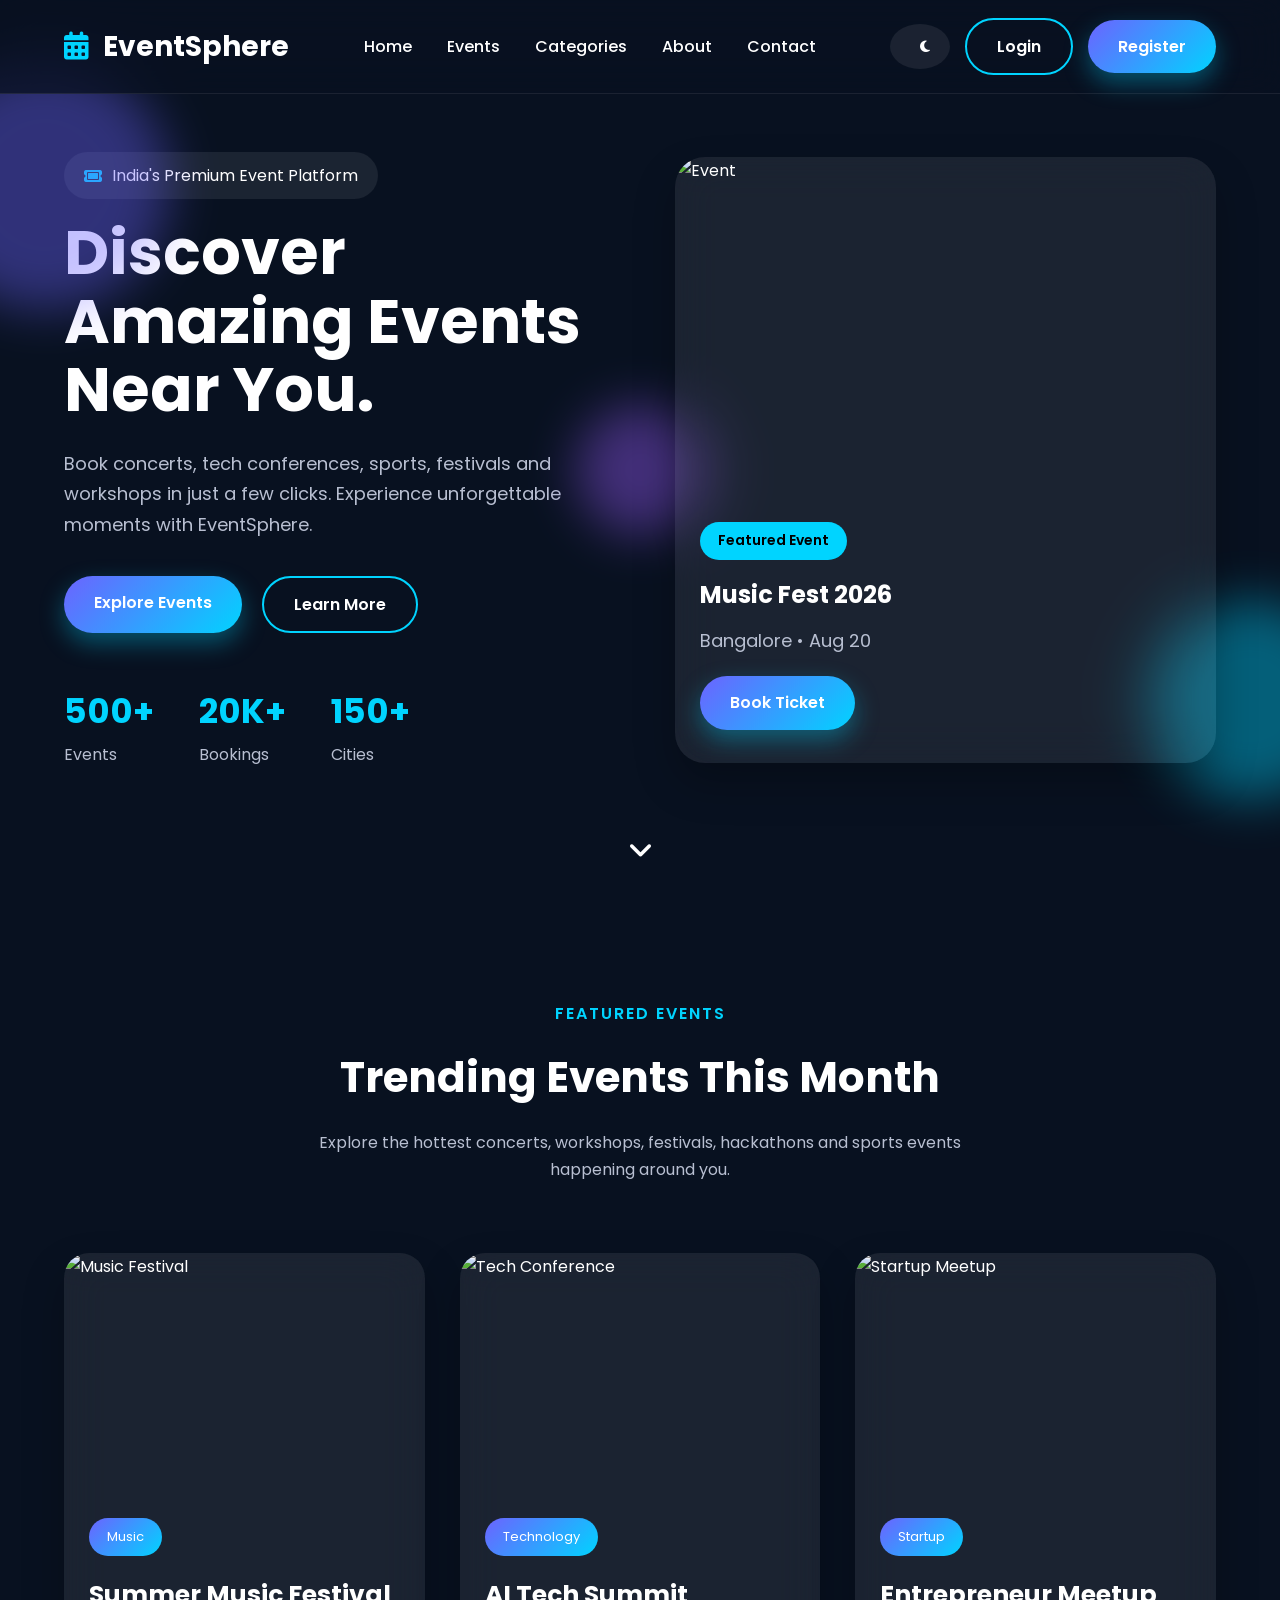
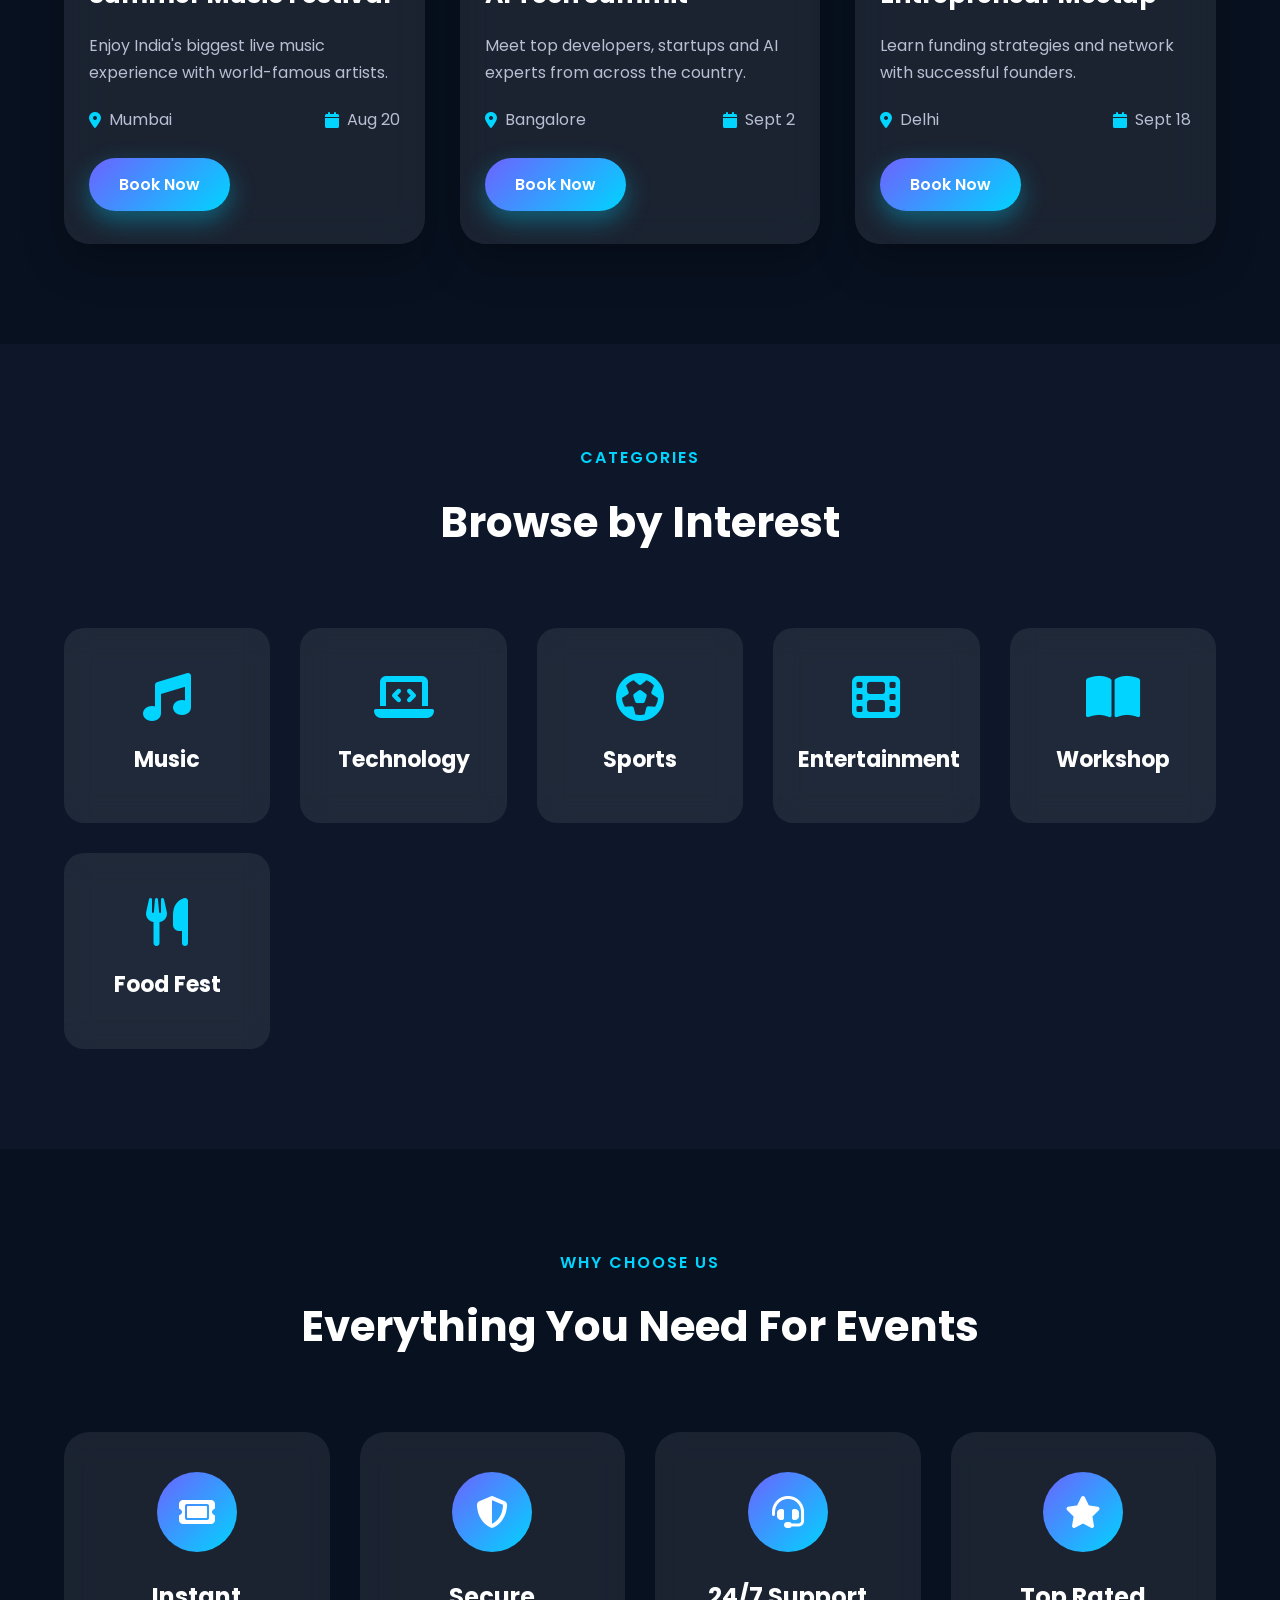
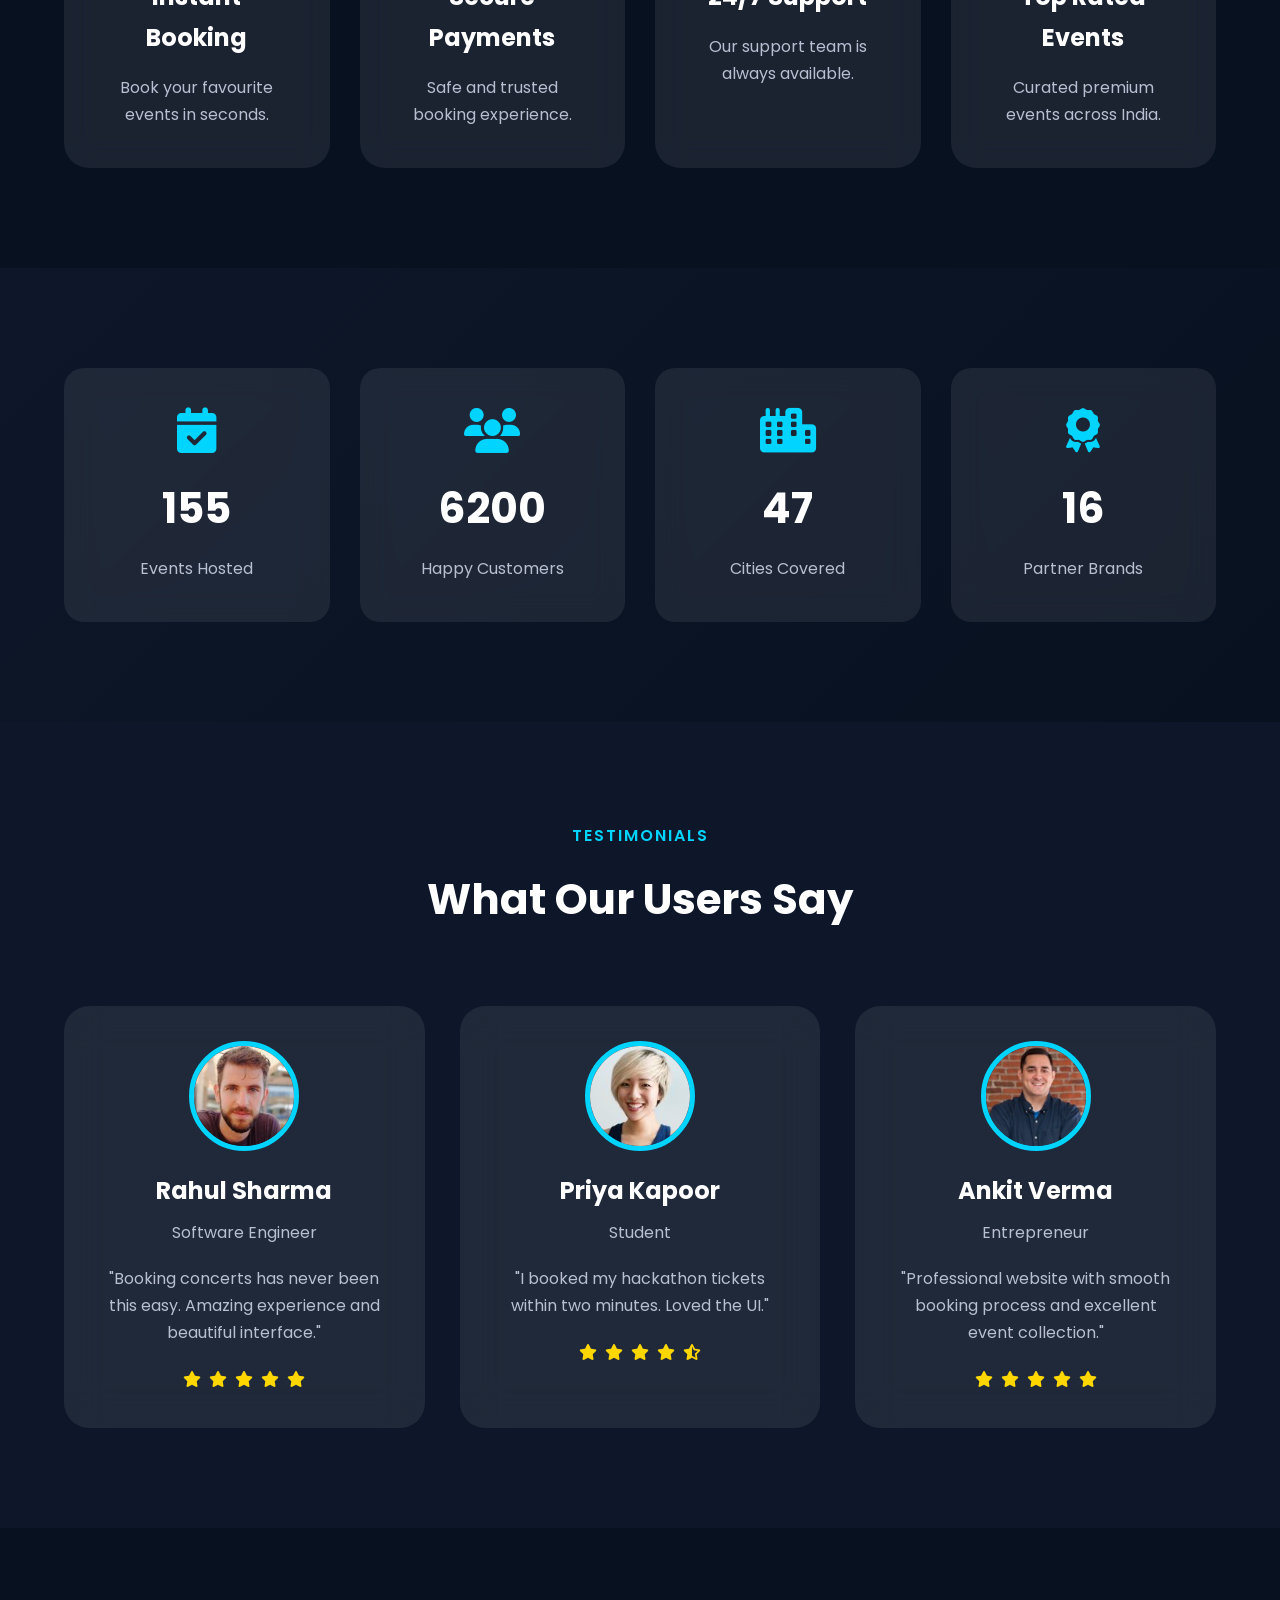
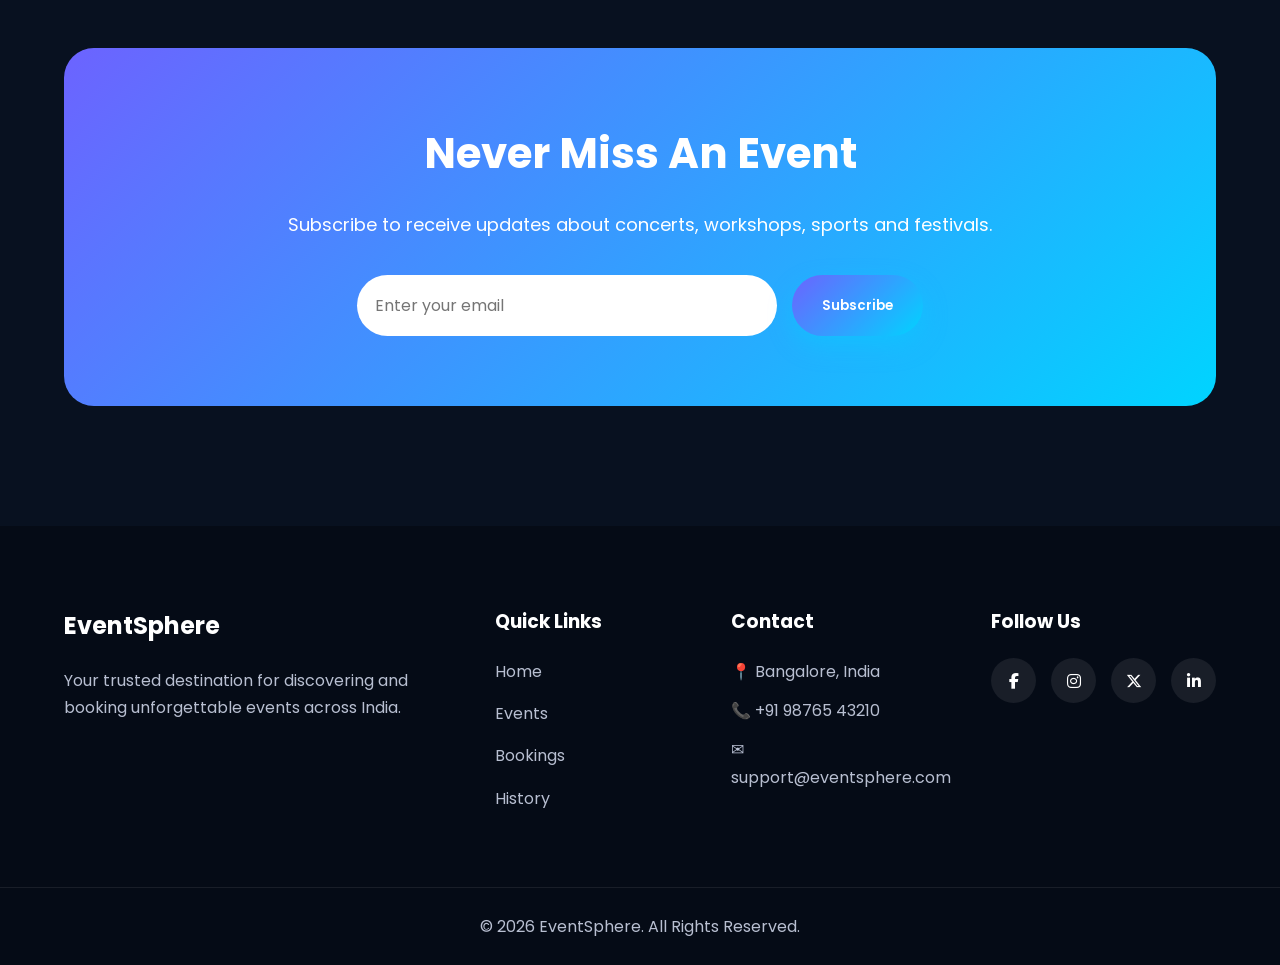
==== index.html @ fb4a0201 "feat: initial EventSphere v1.0.0 release" ====
<!DOCTYPE html>
<html lang="en">

<head>
    <meta charset="UTF-8">
    <meta name="viewport" content="width=device-width, initial-scale=1.0">
    <title>EventSphere | Discover • Book • Experience</title>

    <link rel="stylesheet" href="assets/css/style.css">

    <link rel="preconnect" href="https://fonts.googleapis.com">
    <link rel="preconnect" href="https://fonts.gstatic.com" crossorigin>

    <link
        href="https://fonts.googleapis.com/css2?family=Poppins:wght@300;400;500;600;700;800&display=swap"
        rel="stylesheet">

    <link rel="stylesheet"
        href="https://cdnjs.cloudflare.com/ajax/libs/font-awesome/6.6.0/css/all.min.css">
</head>

<body>

    <!-- ===================== PRELOADER ===================== -->

    <div id="preloader">
        <div class="loader"></div>
    </div>

    <!-- ===================== HEADER ===================== -->

    <header class="header">

        <div class="container">

            <a href="#" class="logo">
                <i class="fa-solid fa-calendar-days"></i>
                EventSphere
            </a>

            <nav class="navbar" id="navbar">

                <ul class="nav-links">

                    <li><a href="#" class="active">Home</a></li>

                    <li><a href="#events">Events</a></li>

                    <li><a href="#categories">Categories</a></li>

                    <li><a href="#about">About</a></li>

                    <li><a href="#contact">Contact</a></li>

                </ul>

            </nav>

            <div class="header-buttons">

                <button id="darkModeBtn" id="darkModeBtn" class="btn btn-outline">
                    <i class="fa-solid fa-moon"></i>
                </button>

                <a href="login.html" class="btn btn-outline">
                    Login
                </a>

                <a href="register.html" class="btn btn-primary">
                    Register
                </a>

                <div class="menu-toggle" id="menuToggle">

                    <i class="fa-solid fa-bars"></i>

                </div>

            </div>

        </div>

    </header>

    <!-- ===================== HERO ===================== -->

    <section class="hero">

        <div class="floating circle1"></div>
        <div class="floating circle2"></div>
        <div class="floating circle3"></div>

        <div class="container hero-container">

            <div class="hero-content">

                <span class="hero-tag">

                    <i class="fa-solid fa-ticket"></i>

                    India's Premium Event Platform

                </span>

                <h1>

                    Discover Amazing Events
                    <br>

                    Near You.

                </h1>

                <p>

                    Book concerts, tech conferences,
                    sports, festivals and workshops
                    in just a few clicks.

                    Experience unforgettable moments
                    with EventSphere.

                </p>

                <div class="hero-buttons">

                    <a href="events.html" class="btn btn-primary">

                        Explore Events

                    </a>

                    <a href="#about" class="btn btn-outline">

                        Learn More

                    </a>

                </div>

                <div class="hero-stats">

                    <div>

                        <h3>500+</h3>

                        <span>Events</span>

                    </div>

                    <div>

                        <h3>20K+</h3>

                        <span>Bookings</span>

                    </div>

                    <div>

                        <h3>150+</h3>

                        <span>Cities</span>

                    </div>

                </div>

            </div>

            <div class="hero-image">

                <div class="glass-card">

                    <img src="assets/images/events/hero-event.png"
                        alt="Event">

                    <div class="card-content">

                        <span class="badge">

                            Featured Event

                        </span>

                        <h2>

                            Music Fest 2026

                        </h2>

                        <p>

                            Bangalore • Aug 20

                        </p>

                        <a href="booking.html"
                            class="btn btn-primary">

                            Book Ticket

                        </a>

                    </div>

                </div>

            </div>

        </div>

        <a href="#events" class="scroll-down">

            <i class="fa-solid fa-angle-down"></i>

        </a>

    </section>

    <!-- ===================== FEATURED EVENTS ===================== -->

    <section id="events" class="events">        <div class="container">

            <div class="section-title">

                <span>Featured Events</span>

                <h2>Trending Events This Month</h2>

                <p>
                    Explore the hottest concerts, workshops, festivals,
                    hackathons and sports events happening around you.
                </p>

            </div>

            <div class="event-grid">

                <div class="event-card">

                    <img src="assets/images/events/event1.png" alt="Music Festival">

                    <div class="event-content">

                        <span class="event-category">
                            Music
                        </span>

                        <h3>Summer Music Festival</h3>

                        <p>
                            Enjoy India's biggest live music experience with
                            world-famous artists.
                        </p>

                        <div class="event-info">

                            <span>
                                <i class="fa-solid fa-location-dot"></i>
                                Mumbai
                            </span>

                            <span>
                                <i class="fa-solid fa-calendar"></i>
                                Aug 20
                            </span>

                        </div>

                        <a href="booking.html" class="btn btn-primary">
                            Book Now
                        </a>

                    </div>

                </div>

                <div class="event-card">

                    <img src="assets/images/events/event2.png" alt="Tech Conference">

                    <div class="event-content">

                        <span class="event-category">
                            Technology
                        </span>

                        <h3>AI Tech Summit</h3>

                        <p>
                            Meet top developers, startups and AI experts
                            from across the country.
                        </p>

                        <div class="event-info">

                            <span>
                                <i class="fa-solid fa-location-dot"></i>
                                Bangalore
                            </span>

                            <span>
                                <i class="fa-solid fa-calendar"></i>
                                Sept 2
                            </span>

                        </div>

                        <a href="booking.html" class="btn btn-primary">
                            Book Now
                        </a>

                    </div>

                </div>

                <div class="event-card">

                    <img src="assets/images/events/event3.png" alt="Startup Meetup">

                    <div class="event-content">

                        <span class="event-category">
                            Startup
                        </span>

                        <h3>Entrepreneur Meetup</h3>

                        <p>
                            Learn funding strategies and network with
                            successful founders.
                        </p>

                        <div class="event-info">

                            <span>
                                <i class="fa-solid fa-location-dot"></i>
                                Delhi
                            </span>

                            <span>
                                <i class="fa-solid fa-calendar"></i>
                                Sept 18
                            </span>

                        </div>

                        <a href="booking.html" class="btn btn-primary">
                            Book Now
                        </a>

                    </div>

                </div>

            </div>

        </div>

    </section>

    <!-- ===================== CATEGORIES ===================== -->

    <section id="categories" class="categories">

        <div class="container">

            <div class="section-title">

                <span>Categories</span>

                <h2>Browse by Interest</h2>

            </div>

            <div class="category-grid">

                <div class="category-card">

                    <i class="fa-solid fa-music"></i>

                    <h3>Music</h3>

                </div>

                <div class="category-card">

                    <i class="fa-solid fa-laptop-code"></i>

                    <h3>Technology</h3>

                </div>

                <div class="category-card">

                    <i class="fa-solid fa-futbol"></i>

                    <h3>Sports</h3>

                </div>

                <div class="category-card">

                    <i class="fa-solid fa-film"></i>

                    <h3>Entertainment</h3>

                </div>

                <div class="category-card">

                    <i class="fa-solid fa-book-open"></i>

                    <h3>Workshop</h3>

                </div>

                <div class="category-card">

                    <i class="fa-solid fa-utensils"></i>

                    <h3>Food Fest</h3>

                </div>

            </div>

        </div>

    </section>

    <!-- ===================== WHY CHOOSE US ===================== -->

    <section id="about" class="why-us">

        <div class="container">

            <div class="section-title">

                <span>Why Choose Us</span>

                <h2>Everything You Need For Events</h2>

            </div>

            <div class="why-grid">

                <div class="why-card">

                    <i class="fa-solid fa-ticket"></i>

                    <h3>Instant Booking</h3>

                    <p>
                        Book your favourite events in seconds.
                    </p>

                </div>

                <div class="why-card">

                    <i class="fa-solid fa-shield-halved"></i>

                    <h3>Secure Payments</h3>

                    <p>
                        Safe and trusted booking experience.
                    </p>

                </div>

                <div class="why-card">

                    <i class="fa-solid fa-headset"></i>

                    <h3>24/7 Support</h3>

                    <p>
                        Our support team is always available.
                    </p>

                </div>

                <div class="why-card">

                    <i class="fa-solid fa-star"></i>

                    <h3>Top Rated Events</h3>

                    <p>
                        Curated premium events across India.
                    </p>

                </div>

            </div>

        </div>

    </section>

    <!-- Continue with Statistics, Testimonials, Newsletter and Footer in Part 3 -->
         <!-- ===================== STATISTICS ===================== -->

    <section class="statistics">

        <div class="container">

            <div class="stats-grid">

                <div class="stat-box">

                    <i class="fa-solid fa-calendar-check"></i>

                    <h2 class="counter" data-target="500">0</h2>

                    <p>Events Hosted</p>

                </div>

                <div class="stat-box">

                    <i class="fa-solid fa-users"></i>

                    <h2 class="counter" data-target="20000">0</h2>

                    <p>Happy Customers</p>

                </div>

                <div class="stat-box">

                    <i class="fa-solid fa-city"></i>

                    <h2 class="counter" data-target="150">0</h2>

                    <p>Cities Covered</p>

                </div>

                <div class="stat-box">

                    <i class="fa-solid fa-award"></i>

                    <h2 class="counter" data-target="50">0</h2>

                    <p>Partner Brands</p>

                </div>

            </div>

        </div>

    </section>

    <!-- ===================== TESTIMONIALS ===================== -->

    <section class="testimonials">

        <div class="container">

            <div class="section-title">

                <span>Testimonials</span>

                <h2>What Our Users Say</h2>

            </div>

            <div class="testimonial-grid">

                <div class="testimonial-card">

                    <img src="assets/images/users/user1.png" alt="User">

                    <h3>Rahul Sharma</h3>

                    <p class="designation">
                        Software Engineer
                    </p>

                    <p>

                        "Booking concerts has never been this easy.
                        Amazing experience and beautiful interface."

                    </p>

                    <div class="stars">

                        <i class="fa-solid fa-star"></i>
                        <i class="fa-solid fa-star"></i>
                        <i class="fa-solid fa-star"></i>
                        <i class="fa-solid fa-star"></i>
                        <i class="fa-solid fa-star"></i>

                    </div>

                </div>

                <div class="testimonial-card">

                    <img src="assets/images/users/user2.png" alt="User">

                    <h3>Priya Kapoor</h3>

                    <p class="designation">
                        Student
                    </p>

                    <p>

                        "I booked my hackathon tickets within
                        two minutes. Loved the UI."

                    </p>

                    <div class="stars">

                        <i class="fa-solid fa-star"></i>
                        <i class="fa-solid fa-star"></i>
                        <i class="fa-solid fa-star"></i>
                        <i class="fa-solid fa-star"></i>
                        <i class="fa-solid fa-star-half-stroke"></i>

                    </div>

                </div>

                <div class="testimonial-card">

                    <img src="assets/images/users/user3.png" alt="User">

                    <h3>Ankit Verma</h3>

                    <p class="designation">
                        Entrepreneur
                    </p>

                    <p>

                        "Professional website with smooth booking
                        process and excellent event collection."

                    </p>

                    <div class="stars">

                        <i class="fa-solid fa-star"></i>
                        <i class="fa-solid fa-star"></i>
                        <i class="fa-solid fa-star"></i>
                        <i class="fa-solid fa-star"></i>
                        <i class="fa-solid fa-star"></i>

                    </div>

                </div>

            </div>

        </div>

    </section>

    <!-- ===================== NEWSLETTER ===================== -->

    <section class="newsletter">

        <div class="container newsletter-box">

            <h2>

                Never Miss An Event

            </h2>

            <p>

                Subscribe to receive updates about concerts,
                workshops, sports and festivals.

            </p>

            <form>

                <input
                    type="email"
                    placeholder="Enter your email"
                    required>

                <button
                    type="submit"
                    class="btn btn-primary">

                    Subscribe

                </button>

            </form>

        </div>

    </section>

    <!-- ===================== FOOTER ===================== -->

    <footer id="contact">

        <div class="container footer-grid">

            <div>

                <h2>

                    EventSphere

                </h2>

                <p>

                    Your trusted destination for discovering
                    and booking unforgettable events across India.

                </p>

            </div>

            <div>

                <h3>

                    Quick Links

                </h3>

                <ul>

                    <li><a href="#">Home</a></li>

                    <li><a href="events.html">Events</a></li>

                    <li><a href="booking.html">Bookings</a></li>

                    <li><a href="history.html">History</a></li>

                </ul>

            </div>

            <div>

                <h3>

                    Contact

                </h3>

                <p>

                    📍 Bangalore, India

                </p>

                <p>

                    📞 +91 98765 43210

                </p>

                <p>

                    ✉ support@eventsphere.com

                </p>

            </div>

            <div>

                <h3>

                    Follow Us

                </h3>

                <div class="social-icons">

                    <a href="#">

                        <i class="fa-brands fa-facebook-f"></i>

                    </a>

                    <a href="#">

                        <i class="fa-brands fa-instagram"></i>

                    </a>

                    <a href="#">

                        <i class="fa-brands fa-x-twitter"></i>

                    </a>

                    <a href="#">

                        <i class="fa-brands fa-linkedin-in"></i>

                    </a>

                </div>

            </div>

        </div>

        <div class="copyright">

            <p>

                © 2026 EventSphere. All Rights Reserved.

            </p>

        </div>

    </footer>

    <!-- ===================== BACK TO TOP ===================== -->

    <button id="topBtn">

        <i class="fa-solid fa-arrow-up"></i>

    </button>

    <!-- ===================== JAVASCRIPT ===================== -->

    <script src="assets/js/script.js"></script>

</body>

</html>
---- assets/css/style.css ----
/* ===============================
   GOOGLE FONT
================================= */

@import url('https://fonts.googleapis.com/css2?family=Poppins:wght@300;400;500;600;700;800&display=swap');

/* ===============================
   RESET
================================= */

*{
    margin:0;
    padding:0;
    box-sizing:border-box;
    font-family:'Poppins',sans-serif;
    scroll-behavior:smooth;
}

html{
    overflow-x:hidden;
}

body{
    background:#081120;
    color:#fff;
    overflow-x:hidden;
    line-height:1.7;
}

img{
    width:100%;
    display:block;
}

a{
    text-decoration:none;
    color:inherit;
}

ul{
    list-style:none;
}

.container{
    width:90%;
    max-width:1200px;
    margin:auto;
}

/* ===============================
   COLORS
================================= */

:root{

    --primary:#6C63FF;
    --secondary:#00D4FF;
    --dark:#081120;
    --card:rgba(255,255,255,.08);
    --white:#fff;
    --gray:#b8bfd1;

    --shadow:0 20px 40px rgba(0,0,0,.25);

}

/* ===============================
   PRELOADER
================================= */

#preloader{

    position:fixed;
    inset:0;

    background:#081120;

    display:flex;
    justify-content:center;
    align-items:center;

    z-index:9999;

}

.loader{

    width:70px;
    height:70px;

    border-radius:50%;

    border:6px solid rgba(255,255,255,.2);
    border-top:6px solid var(--secondary);

    animation:spin 1s linear infinite;

}

@keyframes spin{

    to{

        transform:rotate(360deg);

    }

}

/* ===============================
   HEADER
================================= */

.header{

    position:fixed;
    top:0;
    left:0;

    width:100%;

    z-index:1000;

    backdrop-filter:blur(18px);

    background:rgba(8,17,32,.75);

    border-bottom:1px solid rgba(255,255,255,.08);

}

.header .container{

    display:flex;

    justify-content:space-between;

    align-items:center;

    padding:18px 0;

}

.logo{

    font-size:28px;

    font-weight:700;

    color:var(--white);

}

.logo i{

    color:var(--secondary);

    margin-right:8px;

}

.nav-links{

    display:flex;

    gap:35px;

}

.nav-links a{

    transition:.3s;

    font-weight:500;

}

.nav-links a:hover,

.nav-links .active{

    color:var(--secondary);

}

.header-buttons{

    display:flex;

    align-items:center;

    gap:15px;

}

.menu-toggle{

    display:none;

    font-size:28px;

    cursor:pointer;

}

#darkModeBtn{

    width:45px;

    height:45px;

    border-radius:50%;

    border:none;

    cursor:pointer;

    background:rgba(255,255,255,.08);

    color:#fff;

    transition:.3s;

}

#darkModeBtn:hover{

    background:var(--secondary);

    color:#000;

}

/* ===============================
   BUTTONS
================================= */

.btn{

    padding:13px 30px;

    border-radius:40px;

    transition:.35s;

    display:inline-block;

    font-weight:600;

}

.btn-primary{

    background:linear-gradient(135deg,var(--primary),var(--secondary));

    color:#fff;

    box-shadow:0 10px 25px rgba(0,212,255,.35);

}

.btn-primary:hover{

    transform:translateY(-5px);

}

.btn-outline{

    border:2px solid var(--secondary);

}

.btn-outline:hover{

    background:var(--secondary);

    color:#000;

}

/* ===============================
   HERO
================================= */

.hero{

    min-height:100vh;

    display:flex;

    align-items:center;

    position:relative;

    overflow:hidden;

    padding-top:120px;

}

.hero-container{

    display:grid;

    grid-template-columns:repeat(2,1fr);

    gap:70px;

    align-items:center;

}

.hero-tag{

    display:inline-flex;

    align-items:center;

    gap:10px;

    background:rgba(255,255,255,.08);

    padding:10px 20px;

    border-radius:40px;

    margin-bottom:20px;

}

.hero-tag i{

    color:var(--secondary);

}

.hero h1{

    font-size:62px;

    line-height:1.1;

    margin-bottom:25px;

}

.hero p{

    color:var(--gray);

    margin-bottom:35px;

    font-size:18px;

}

.hero-buttons{

    display:flex;

    gap:20px;

    margin-bottom:50px;

}

.hero-stats{

    display:flex;

    gap:45px;

}

.hero-stats h3{

    font-size:34px;

    color:var(--secondary);

}

.hero-stats span{

    color:var(--gray);

}

.glass-card{

    background:rgba(255,255,255,.08);

    backdrop-filter:blur(20px);

    border-radius:30px;

    overflow:hidden;

    box-shadow:var(--shadow);

}

.glass-card img{

    height:340px;

    object-fit:cover;

}

.card-content{

    padding:25px;

}

.badge{

    display:inline-block;

    background:var(--secondary);

    color:#000;

    padding:7px 18px;

    border-radius:20px;

    font-size:14px;

    margin-bottom:15px;

    font-weight:600;

}

.card-content h2{

    margin-bottom:10px;

}

.card-content p{

    margin-bottom:20px;

    color:var(--gray);

}

/* ===============================
   FLOATING CIRCLES
================================= */

.floating{

    position:absolute;

    border-radius:50%;

    filter:blur(25px);

    opacity:.4;

}

.circle1{

    width:250px;

    height:250px;

    background:#6C63FF;

    top:60px;

    left:-80px;

    animation:float 8s infinite alternate;

}

.circle2{

    width:200px;

    height:200px;

    background:#00D4FF;

    right:-70px;

    bottom:100px;

    animation:float 7s infinite alternate;

}

.circle3{

    width:130px;

    height:130px;

    background:#9B5CFF;

    top:45%;

    left:45%;

    animation:float 6s infinite alternate;

}

@keyframes float{

    from{

        transform:translateY(0px);

    }

    to{

        transform:translateY(-35px);

    }

}

.scroll-down{

    position:absolute;

    bottom:25px;

    left:50%;

    transform:translateX(-50%);

    font-size:28px;

    animation:bounce 1.5s infinite;

}

@keyframes bounce{

    50%{

        transform:translate(-50%,10px);

    }

}
/*==========================================
        SECTION TITLE
==========================================*/

section{
    padding:100px 0;
}

.section-title{
    text-align:center;
    margin-bottom:70px;
}

.section-title span{
    color:var(--secondary);
    font-weight:600;
    text-transform:uppercase;
    letter-spacing:2px;
}

.section-title h2{
    font-size:42px;
    margin:15px 0;
}

.section-title p{
    color:var(--gray);
    max-width:700px;
    margin:auto;
}

/*==========================================
        FEATURED EVENTS
==========================================*/

.event-grid{

    display:grid;

    grid-template-columns:repeat(auto-fit,minmax(320px,1fr));

    gap:35px;

}

.event-card{

    background:var(--card);

    border-radius:25px;

    overflow:hidden;

    backdrop-filter:blur(20px);

    transition:.4s;

    box-shadow:var(--shadow);

}

.event-card:hover{

    transform:translateY(-15px);

}

.event-card img{

    height:240px;

    object-fit:cover;

}

.event-content{

    padding:25px;

}

.event-category{

    display:inline-block;

    background:linear-gradient(135deg,var(--primary),var(--secondary));

    padding:8px 18px;

    border-radius:20px;

    font-size:13px;

    margin-bottom:18px;

}

.event-content h3{

    font-size:25px;

    margin-bottom:15px;

}

.event-content p{

    color:var(--gray);

    margin-bottom:20px;

}

.event-info{

    display:flex;

    justify-content:space-between;

    margin-bottom:25px;

    color:var(--gray);

}

.event-info span{

    display:flex;

    align-items:center;

    gap:8px;

}

.event-info i{

    color:var(--secondary);

}

/*==========================================
        CATEGORY
==========================================*/

.categories{

    background:#0d1729;

}

.category-grid{

    display:grid;

    grid-template-columns:repeat(auto-fit,minmax(180px,1fr));

    gap:30px;

}

.category-card{

    background:var(--card);

    border-radius:20px;

    padding:45px 25px;

    text-align:center;

    backdrop-filter:blur(15px);

    transition:.4s;

    cursor:pointer;

}

.category-card:hover{

    transform:translateY(-12px);

    background:linear-gradient(135deg,var(--primary),var(--secondary));

}

.category-card i{

    font-size:48px;

    color:var(--secondary);

    margin-bottom:20px;

    transition:.3s;

}

.category-card:hover i{

    color:#fff;

}

.category-card h3{

    font-size:22px;

}

/*==========================================
        WHY US
==========================================*/

.why-grid{

    display:grid;

    grid-template-columns:repeat(auto-fit,minmax(260px,1fr));

    gap:30px;

}

.why-card{

    background:var(--card);

    padding:40px;

    border-radius:25px;

    text-align:center;

    transition:.4s;

    backdrop-filter:blur(15px);

}

.why-card:hover{

    transform:translateY(-12px);

}

.why-card i{

    width:80px;

    height:80px;

    line-height:80px;

    border-radius:50%;

    background:linear-gradient(135deg,var(--primary),var(--secondary));

    font-size:32px;

    margin-bottom:25px;

}

.why-card h3{

    margin-bottom:15px;

    font-size:24px;

}

.why-card p{

    color:var(--gray);

}

/*==========================================
        CARD ANIMATION
==========================================*/

.event-card,
.category-card,
.why-card{

    animation:fadeUp .8s ease;

}

@keyframes fadeUp{

    from{

        opacity:0;

        transform:translateY(50px);

    }

    to{

        opacity:1;

        transform:translateY(0);

    }

}

/*==========================================
        HOVER GLOW
==========================================*/

.event-card:hover,
.category-card:hover,
.why-card:hover{

    box-shadow:

    0 20px 45px rgba(0,212,255,.25),

    0 0 35px rgba(108,99,255,.2);

}

/*==========================================
        BUTTON HOVER EFFECT
==========================================*/

.btn{

    position:relative;

    overflow:hidden;

}

.btn::before{

    content:"";

    position:absolute;

    width:0;

    height:100%;

    left:0;

    top:0;

    background:rgba(255,255,255,.15);

    transition:.4s;

}

.btn:hover::before{

    width:100%;

}
/*==========================================
            STATISTICS
==========================================*/

.statistics{

    background:linear-gradient(135deg,#0d1729,#081120);

}

.stats-grid{

    display:grid;

    grid-template-columns:repeat(auto-fit,minmax(220px,1fr));

    gap:30px;

}

.stat-box{

    background:rgba(255,255,255,.08);

    backdrop-filter:blur(15px);

    padding:40px 25px;

    border-radius:20px;

    text-align:center;

    transition:.4s;

}

.stat-box:hover{

    transform:translateY(-10px);

}

.stat-box i{

    font-size:45px;

    color:var(--secondary);

    margin-bottom:20px;

}

.stat-box h2{

    font-size:42px;

    margin-bottom:10px;

    color:#fff;

}

.stat-box p{

    color:var(--gray);

}

/*==========================================
            TESTIMONIALS
==========================================*/

.testimonials{

    background:#0d1729;

}

.testimonial-grid{

    display:grid;

    grid-template-columns:repeat(auto-fit,minmax(320px,1fr));

    gap:35px;

}

.testimonial-card{

    background:rgba(255,255,255,.08);

    backdrop-filter:blur(20px);

    border-radius:25px;

    padding:35px;

    text-align:center;

    transition:.4s;

}

.testimonial-card:hover{

    transform:translateY(-12px);

}

.testimonial-card img{

    width:110px;

    height:110px;

    object-fit:cover;

    border-radius:50%;

    border:5px solid var(--secondary);

    margin:0 auto 20px;

}

.testimonial-card h3{

    font-size:24px;

    margin-bottom:8px;

}

.designation{

    color:var(--secondary);

    margin-bottom:18px;

}

.testimonial-card p{

    color:var(--gray);

}

.stars{

    margin-top:20px;

}

.stars i{

    color:#FFD700;

    margin:0 2px;

}

/*==========================================
            NEWSLETTER
==========================================*/

.newsletter{

    padding:120px 0;

}

.newsletter-box{

    background:linear-gradient(135deg,var(--primary),var(--secondary));

    padding:70px;

    border-radius:30px;

    text-align:center;

}

.newsletter-box h2{

    font-size:42px;

    margin-bottom:20px;

}

.newsletter-box p{

    margin-bottom:35px;

    font-size:18px;

}

.newsletter form{

    display:flex;

    justify-content:center;

    gap:15px;

    flex-wrap:wrap;

}

.newsletter input{

    width:420px;

    max-width:100%;

    padding:18px;

    border:none;

    border-radius:50px;

    outline:none;

    font-size:16px;

}

.newsletter button{

    border:none;

    cursor:pointer;

}

/*==========================================
            FOOTER
==========================================*/

footer{

    background:#050b16;

    padding-top:80px;

}

.footer-grid{

    display:grid;

    grid-template-columns:2fr 1fr 1fr 1fr;

    gap:40px;

}

.footer-grid h2{

    margin-bottom:20px;

}

.footer-grid h3{

    margin-bottom:20px;

}

.footer-grid p{

    color:var(--gray);

    margin-bottom:12px;

}

.footer-grid ul li{

    margin-bottom:15px;

}

.footer-grid ul li a{

    color:var(--gray);

    transition:.3s;

}

.footer-grid ul li a:hover{

    color:var(--secondary);

}

.social-icons{

    display:flex;

    gap:15px;

    margin-top:20px;

}

.social-icons a{

    width:45px;

    height:45px;

    border-radius:50%;

    background:rgba(255,255,255,.08);

    display:flex;

    justify-content:center;

    align-items:center;

    transition:.3s;

}

.social-icons a:hover{

    background:var(--secondary);

    color:#000;

}

.copyright{

    border-top:1px solid rgba(255,255,255,.08);

    margin-top:60px;

    padding:25px 0;

    text-align:center;

    color:var(--gray);

}

/*==========================================
            BACK TO TOP
==========================================*/

#topBtn{

    position:fixed;

    right:25px;

    bottom:25px;

    width:55px;

    height:55px;

    border:none;

    border-radius:50%;

    background:linear-gradient(135deg,var(--primary),var(--secondary));

    color:#fff;

    cursor:pointer;

    display:none;

    font-size:20px;

    box-shadow:0 10px 25px rgba(0,0,0,.3);

    transition:.3s;

    z-index:999;

}

#topBtn:hover{

    transform:translateY(-5px);

}

/*==========================================
            SCROLLBAR
==========================================*/

::-webkit-scrollbar{

    width:10px;

}

::-webkit-scrollbar-track{

    background:#081120;

}

::-webkit-scrollbar-thumb{

    background:linear-gradient(var(--primary),var(--secondary));

    border-radius:20px;

}
/*==========================================
            RESPONSIVE DESIGN
==========================================*/

@media(max-width:992px){

.hero-container{

grid-template-columns:1fr;

text-align:center;

}

.hero-buttons{

justify-content:center;

}

.hero-stats{

justify-content:center;

}

.hero-image{

margin-top:40px;

}

.footer-grid{

grid-template-columns:repeat(2,1fr);

}

}

@media(max-width:768px){

.header .container{

padding:15px 0;

}

.navbar{

position:absolute;

top:100%;

left:-100%;

width:100%;

background:#081120;

transition:.4s;

padding:30px 0;

border-top:1px solid rgba(255,255,255,.08);

}

.navbar.active{

left:0;

}

.nav-links{

flex-direction:column;

align-items:center;

gap:25px;

}

.menu-toggle{

display:block;

}

.hero{

padding-top:150px;

}

.hero h1{

font-size:42px;

}

.section-title h2{

font-size:34px;

}

.newsletter-box{

padding:45px 30px;

}

.footer-grid{

grid-template-columns:1fr;

text-align:center;

}

.social-icons{

justify-content:center;

}

.hero-stats{

flex-direction:column;

gap:20px;

}

.newsletter form{

flex-direction:column;

}

.newsletter input{

width:100%;

}

.newsletter button{

width:100%;

}

}

@media(max-width:576px){

.container{

width:92%;

}

.hero h1{

font-size:34px;

}

.hero p{

font-size:16px;

}

.btn{

padding:12px 24px;

}

.hero-buttons{

flex-direction:column;

}

.hero-buttons .btn{

width:100%;

text-align:center;

}

.section-title h2{

font-size:28px;

}

.event-card img{

height:220px;

}

.glass-card img{

height:260px;

}

.newsletter-box h2{

font-size:30px;

}

.newsletter-box{

padding:35px 20px;

}

}

/*==========================================
            DARK MODE
==========================================*/

body.dark{

background:#ffffff;

color:#111;

}

body.dark .header{

background:rgba(255,255,255,.95);

}

body.dark .logo,

body.dark .nav-links a{

color:#111;

}

body.dark .hero p,

body.dark .section-title p,

body.dark .event-content p,

body.dark .footer-grid p,

body.dark .copyright,

body.dark .why-card p,

body.dark .testimonial-card p{

color:#555;

}

body.dark .event-card,

body.dark .category-card,

body.dark .why-card,

body.dark .glass-card,

body.dark .testimonial-card,

body.dark .stat-box{

background:#ffffff;

color:#111;

box-shadow:0 15px 35px rgba(0,0,0,.08);

}

body.dark .categories,

body.dark .statistics,

body.dark .testimonials,

body.dark footer{

background:#f5f7fb;

}

body.dark .newsletter{

background:#ffffff;

}

body.dark #darkModeBtn{

background:#081120;

color:#fff;

}

/*==========================================
            SMOOTH ANIMATION
==========================================*/

.fade{

opacity:0;

transform:translateY(40px);

transition:1s;

}

.fade.show{

opacity:1;

transform:translateY(0);

}

.scale{

transition:.4s;

}

.scale:hover{

transform:scale(1.05);

}

.rotate:hover{

transform:rotate(2deg);

}

.shadow-hover{

transition:.4s;

}

.shadow-hover:hover{

box-shadow:0 20px 50px rgba(0,212,255,.25);

}

/*==========================================
            GLASS EFFECT
==========================================*/

.glass{

background:rgba(255,255,255,.08);

backdrop-filter:blur(20px);

border:1px solid rgba(255,255,255,.15);

}

/*==========================================
            SELECTION
==========================================*/

::selection{

background:var(--secondary);

color:#000;

}

/*==========================================
            TRANSITION
==========================================*/

a,
button,
input,
.event-card,
.category-card,
.why-card,
.testimonial-card,
.stat-box{

transition:.35s ease;

}

/*==========================================
            END
==========================================*
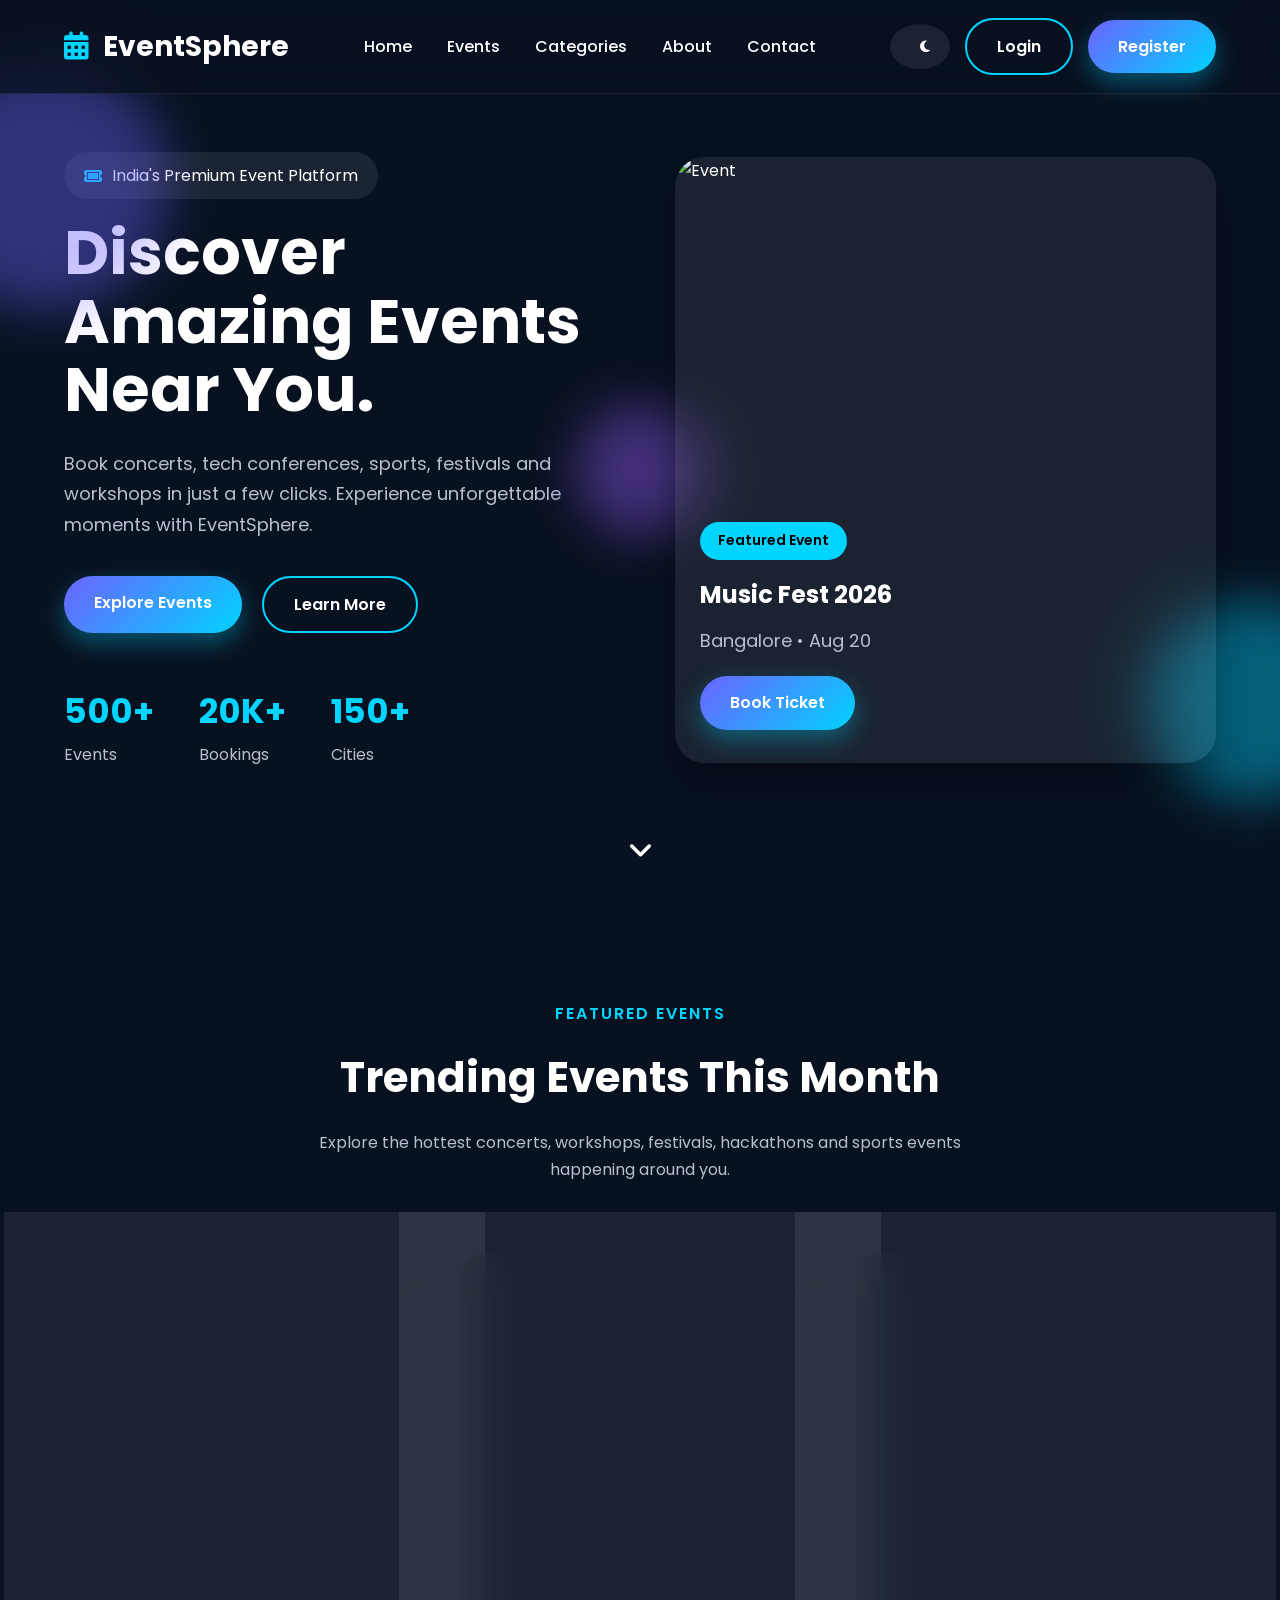
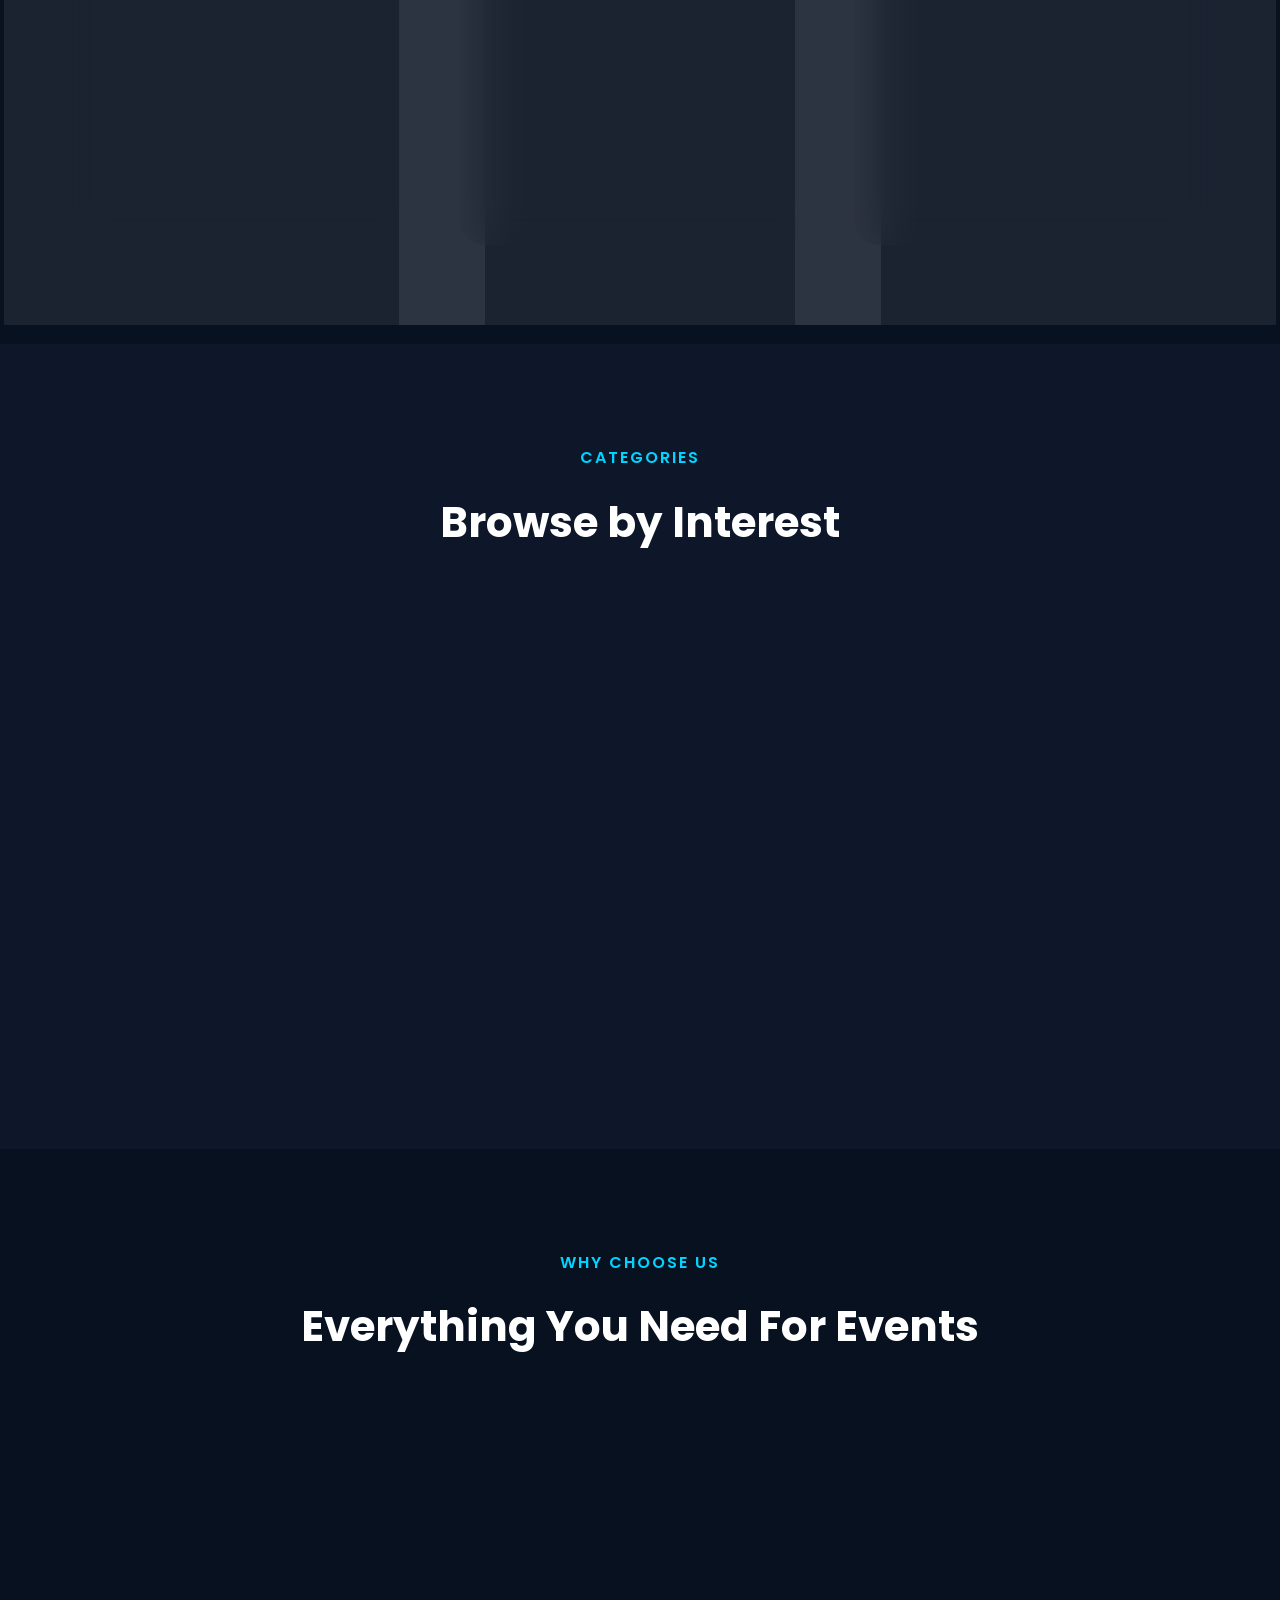
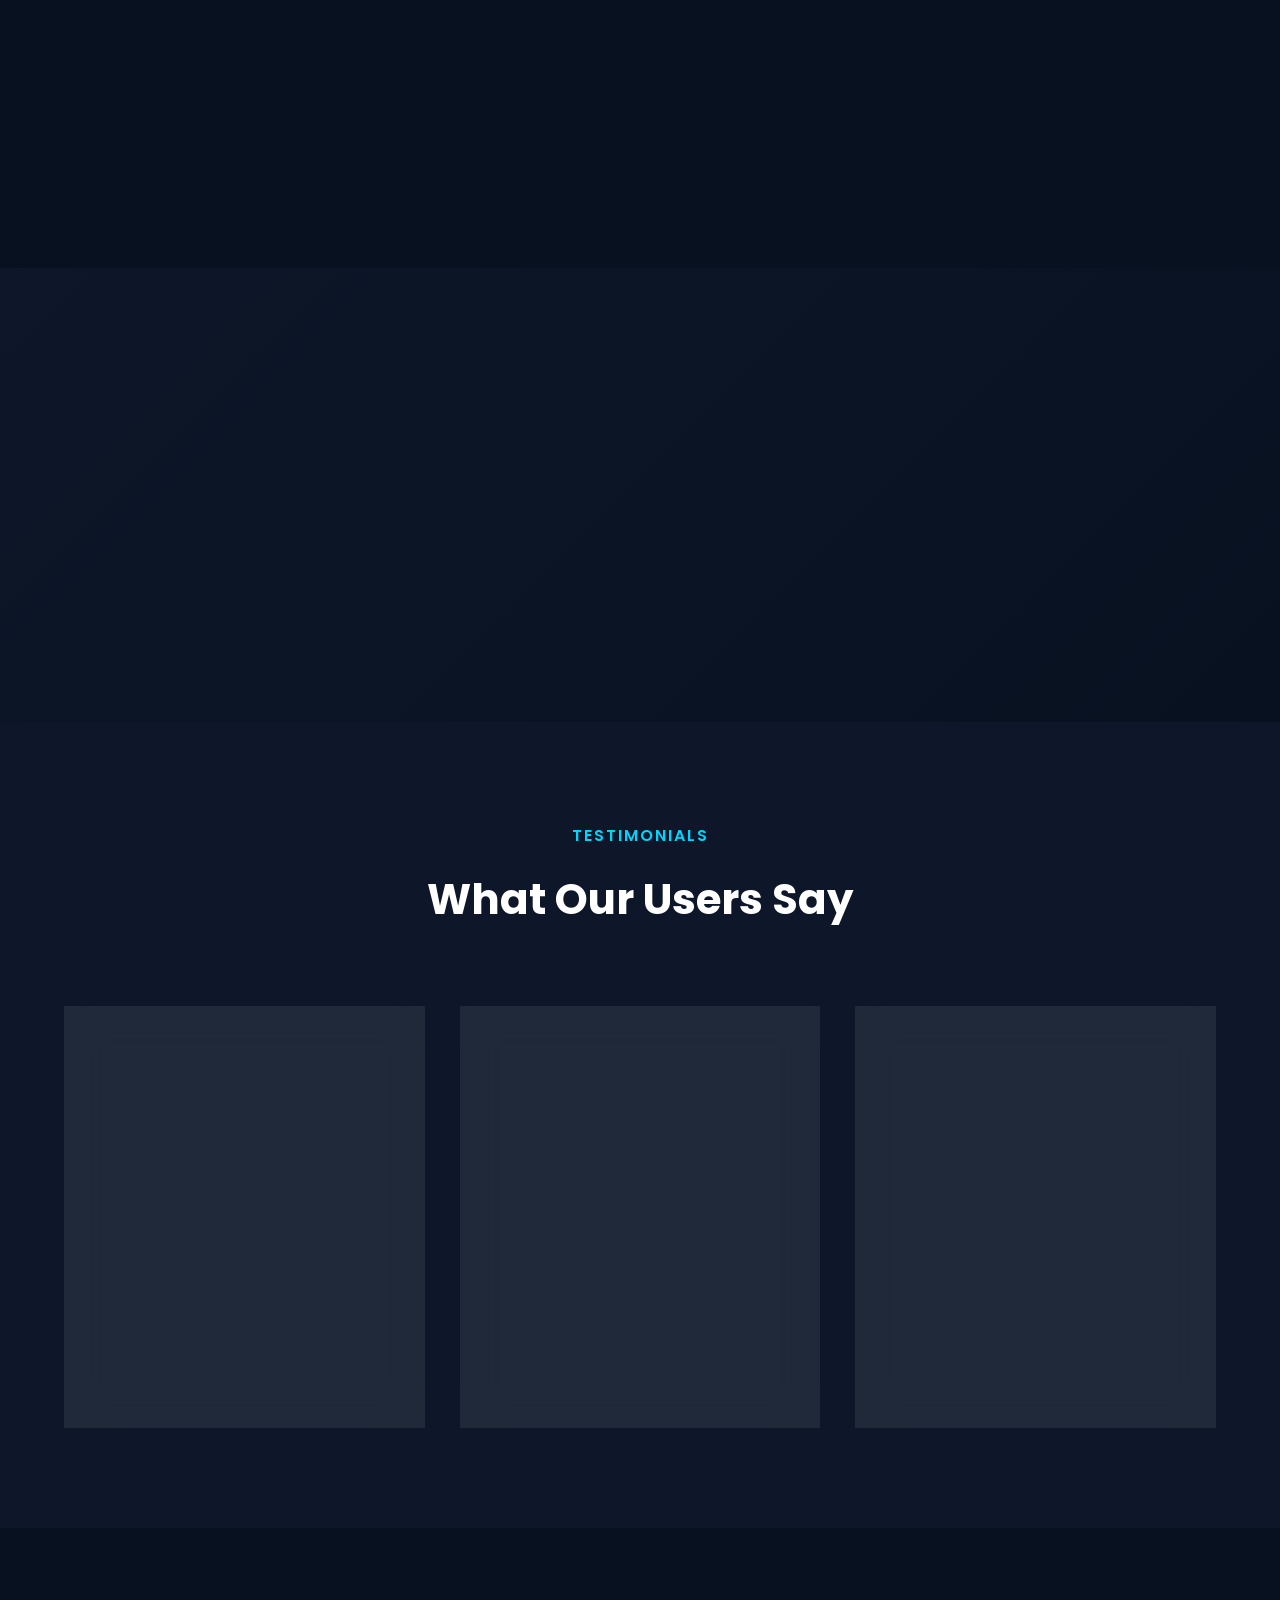
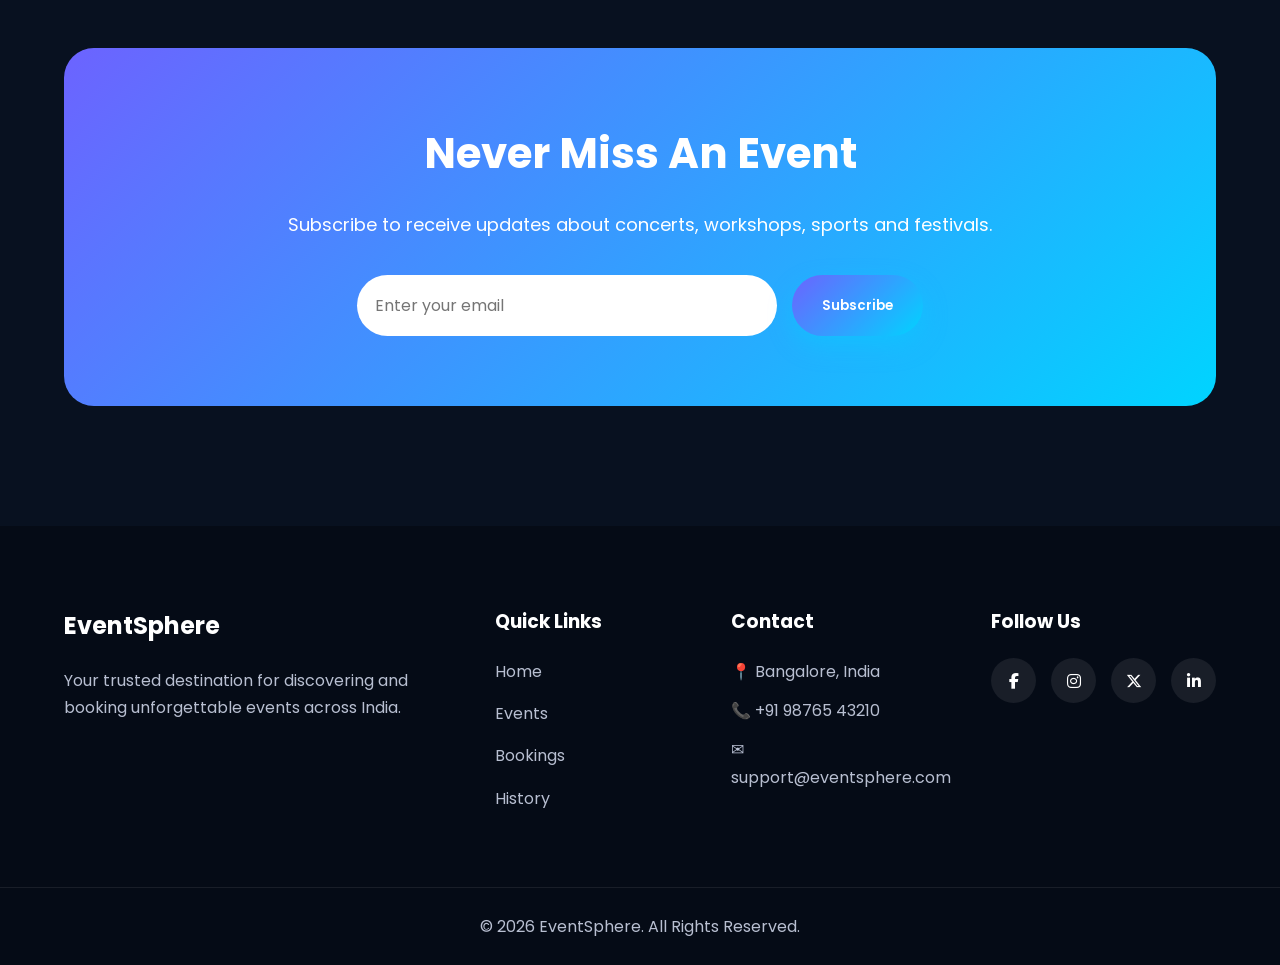
==== commit 276fab3f: "perf: optimize event images for faster loading" ====
--- a/index.html
+++ b/index.html
@@ -239,7 +239,7 @@
 
                 <div class="event-card">
 
-                    <img src="assets/images/events/event1.png" alt="Music Festival">
+                    <img src="assets/images/events/compressed-event1.jpg" alt="Music Festival">
 
                     <div class="event-content">
 
@@ -278,7 +278,7 @@
 
                 <div class="event-card">
 
-                    <img src="assets/images/events/event2.png" alt="Tech Conference">
+                    <img src="assets/images/events/compressed-event2.jpg" alt="Tech Conference">
 
                     <div class="event-content">
 
@@ -317,7 +317,7 @@
 
                 <div class="event-card">
 
-                    <img src="assets/images/events/event3.png" alt="Startup Meetup">
+                    <img src="assets/images/events/compressed-event3.jpg" alt="Startup Meetup">
 
                     <div class="event-content">
 
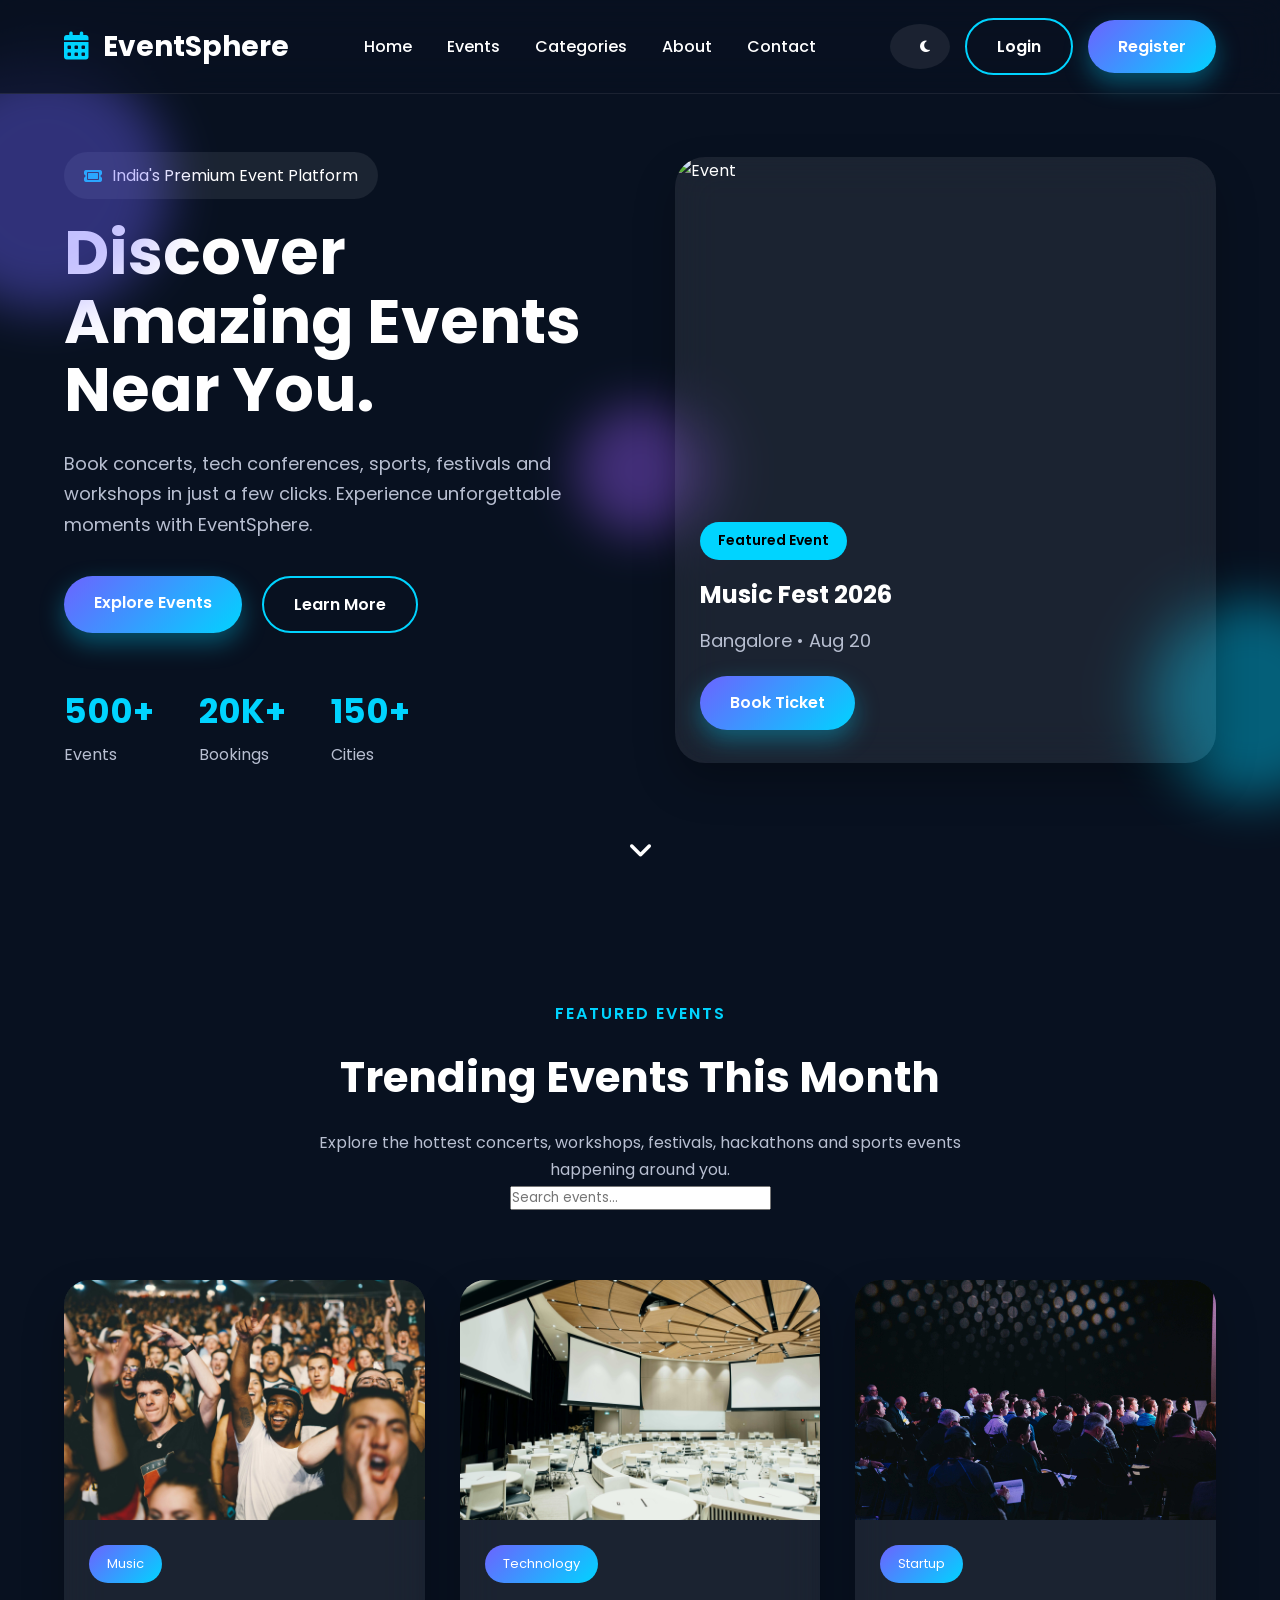
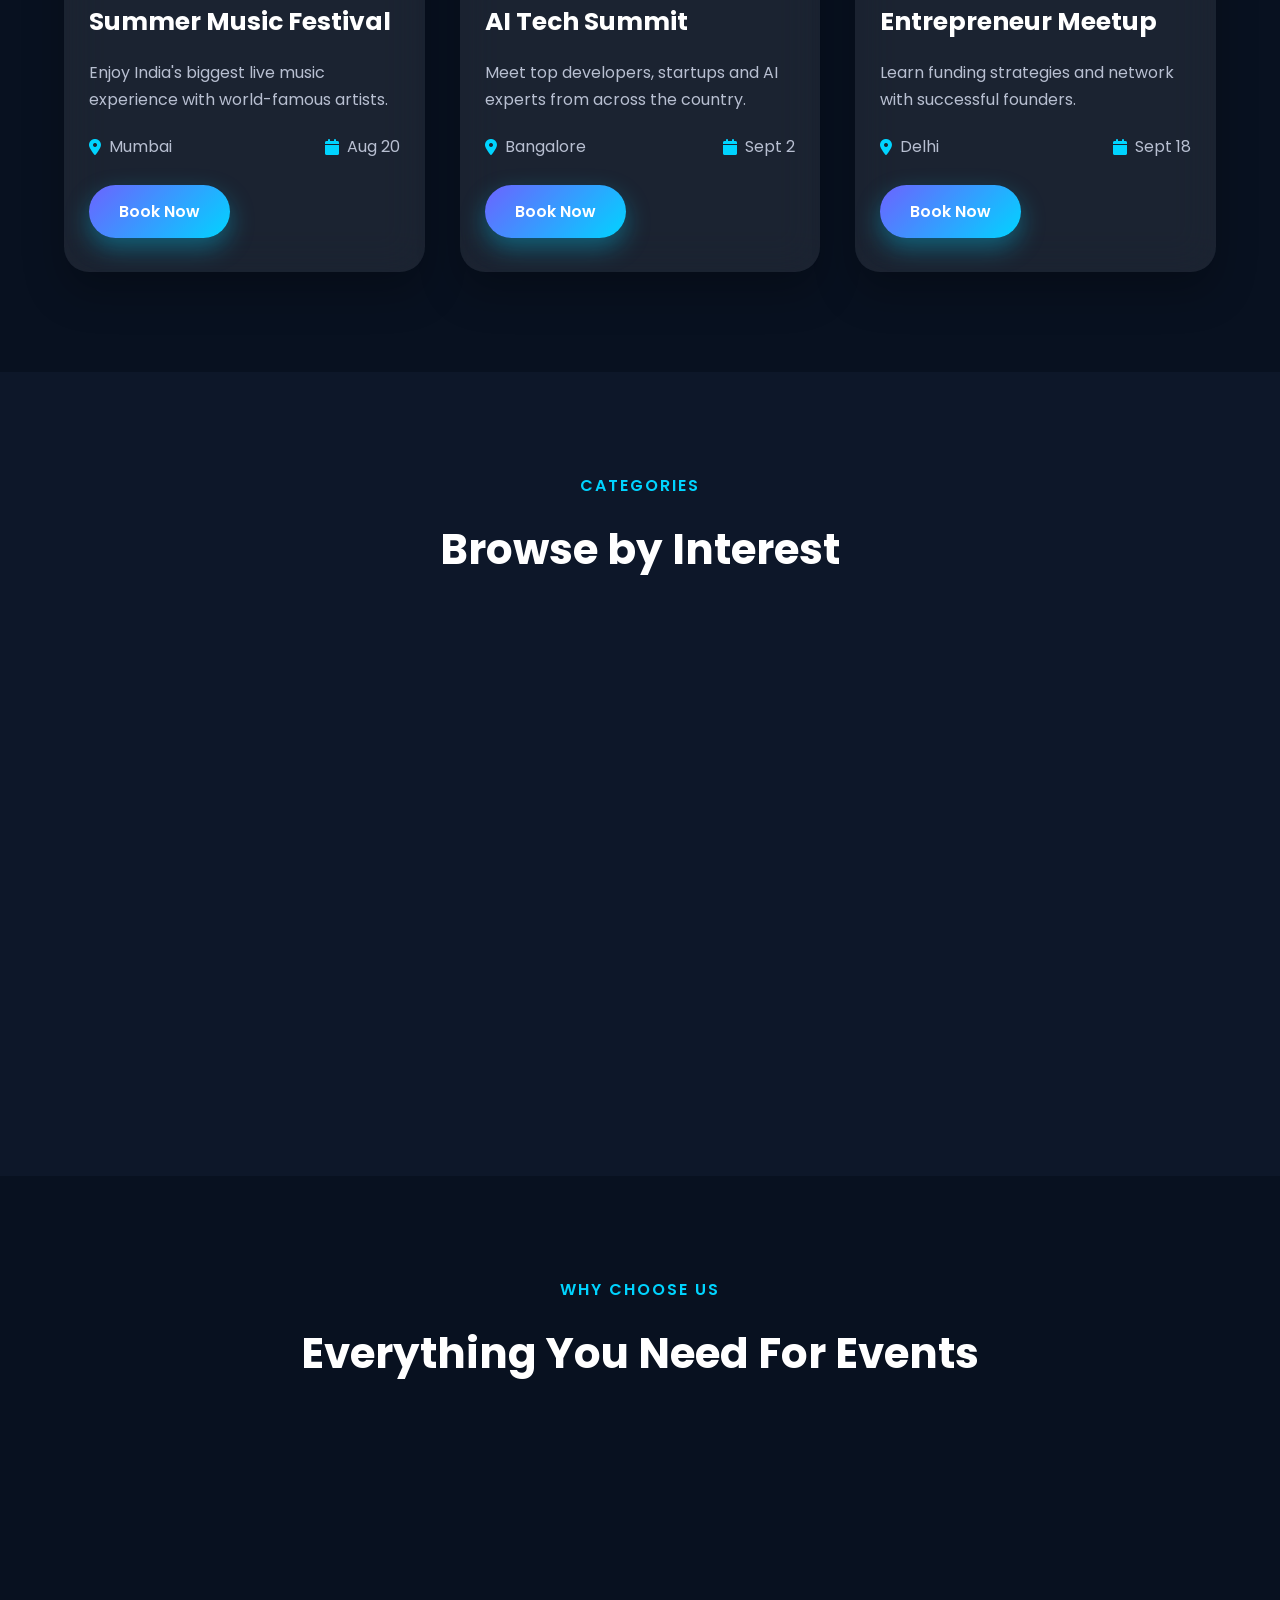
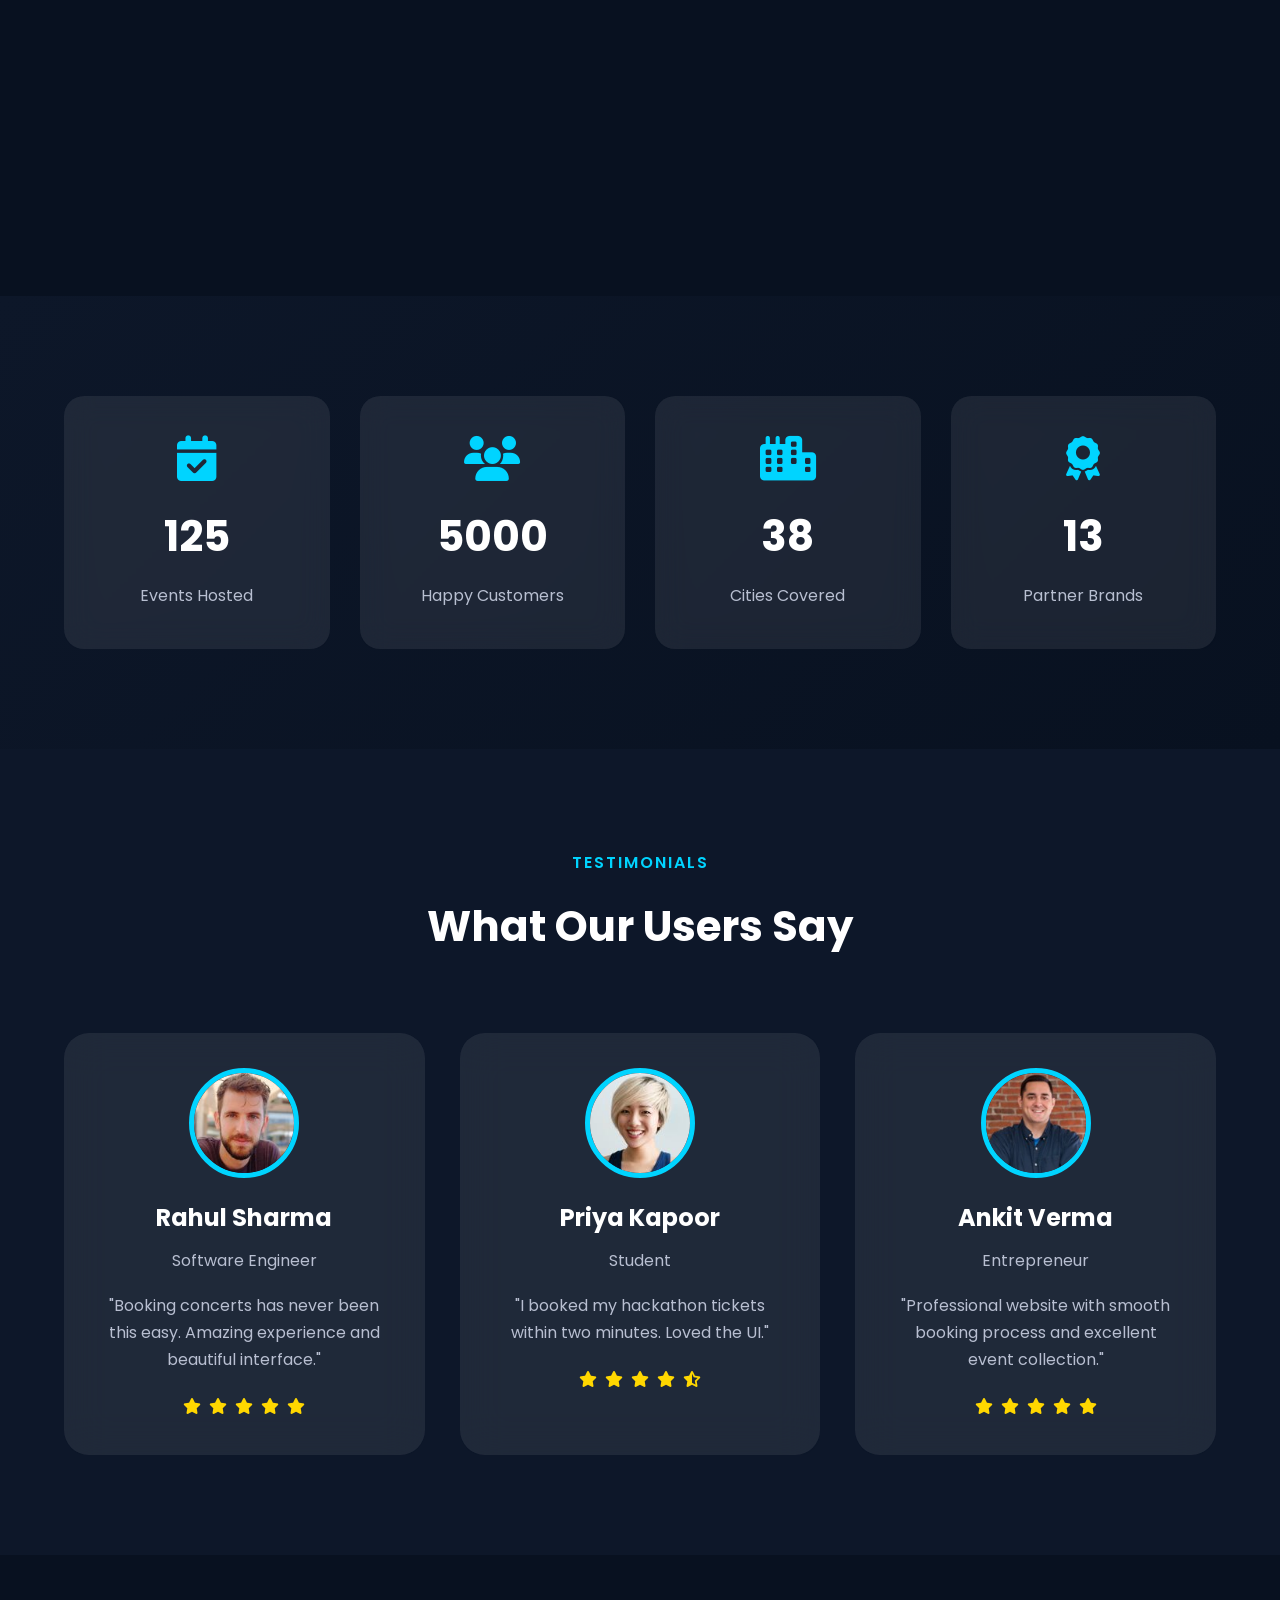
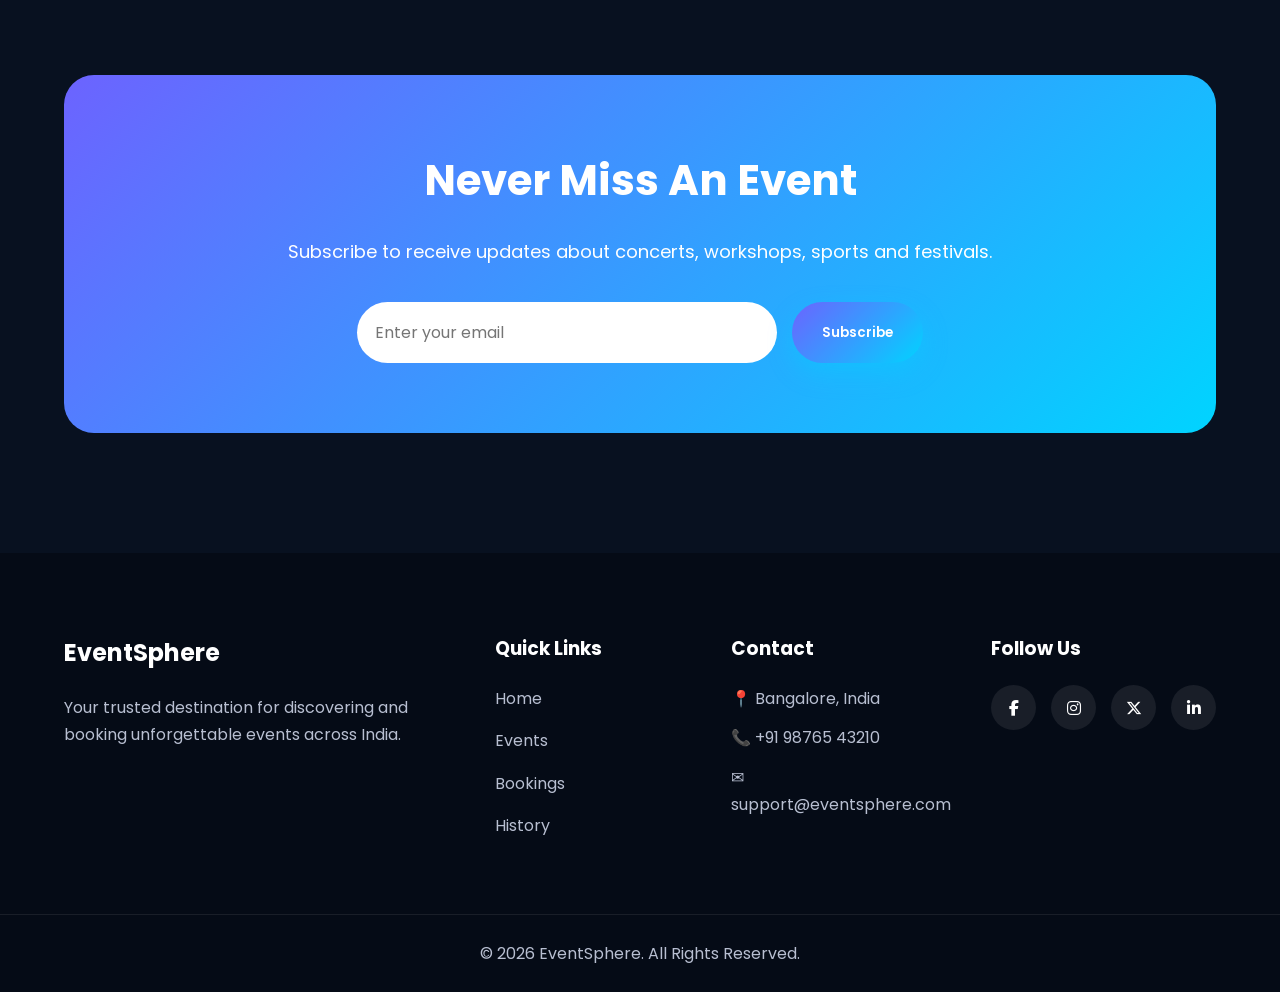
==== commit f0ac95ed: "Updated for version 3" ====
--- a/index.html
+++ b/index.html
@@ -233,11 +233,20 @@
                     hackathons and sports events happening around you.
                 </p>
 
+                <div class="search-container">
+    <input
+        type="text"
+        id="searchInput"
+        placeholder="Search events..."
+        onkeyup="searchEvents()"
+    >
+</div>
+
             </div>
 
             <div class="event-grid">
 
-                <div class="event-card">
+                <div class="event-card searchable-event">
 
                     <img src="assets/images/events/compressed-event1.jpg" alt="Music Festival">
 
@@ -276,7 +285,7 @@
 
                 </div>
 
-                <div class="event-card">
+                <div class="event-card searchable-event">
 
                     <img src="assets/images/events/compressed-event2.jpg" alt="Tech Conference">
 
@@ -315,7 +324,7 @@
 
                 </div>
 
-                <div class="event-card">
+                <div class="event-card searchable-event">
 
                     <img src="assets/images/events/compressed-event3.jpg" alt="Startup Meetup">
 
@@ -841,6 +850,28 @@
 
     <script src="assets/js/script.js"></script>
 
+    <script>
+function searchEvents(){
+
+    let input = document.getElementById("searchInput").value.toLowerCase();
+
+    let events = document.querySelectorAll(".searchable-event");
+
+    events.forEach(function(event){
+
+        let title = event.querySelector("h3").innerText.toLowerCase();
+
+        if(title.includes(input)){
+            event.style.display="block";
+        }else{
+            event.style.display="none";
+        }
+
+    });
+
+}
+</script>
+
 </body>
 
 </html>
